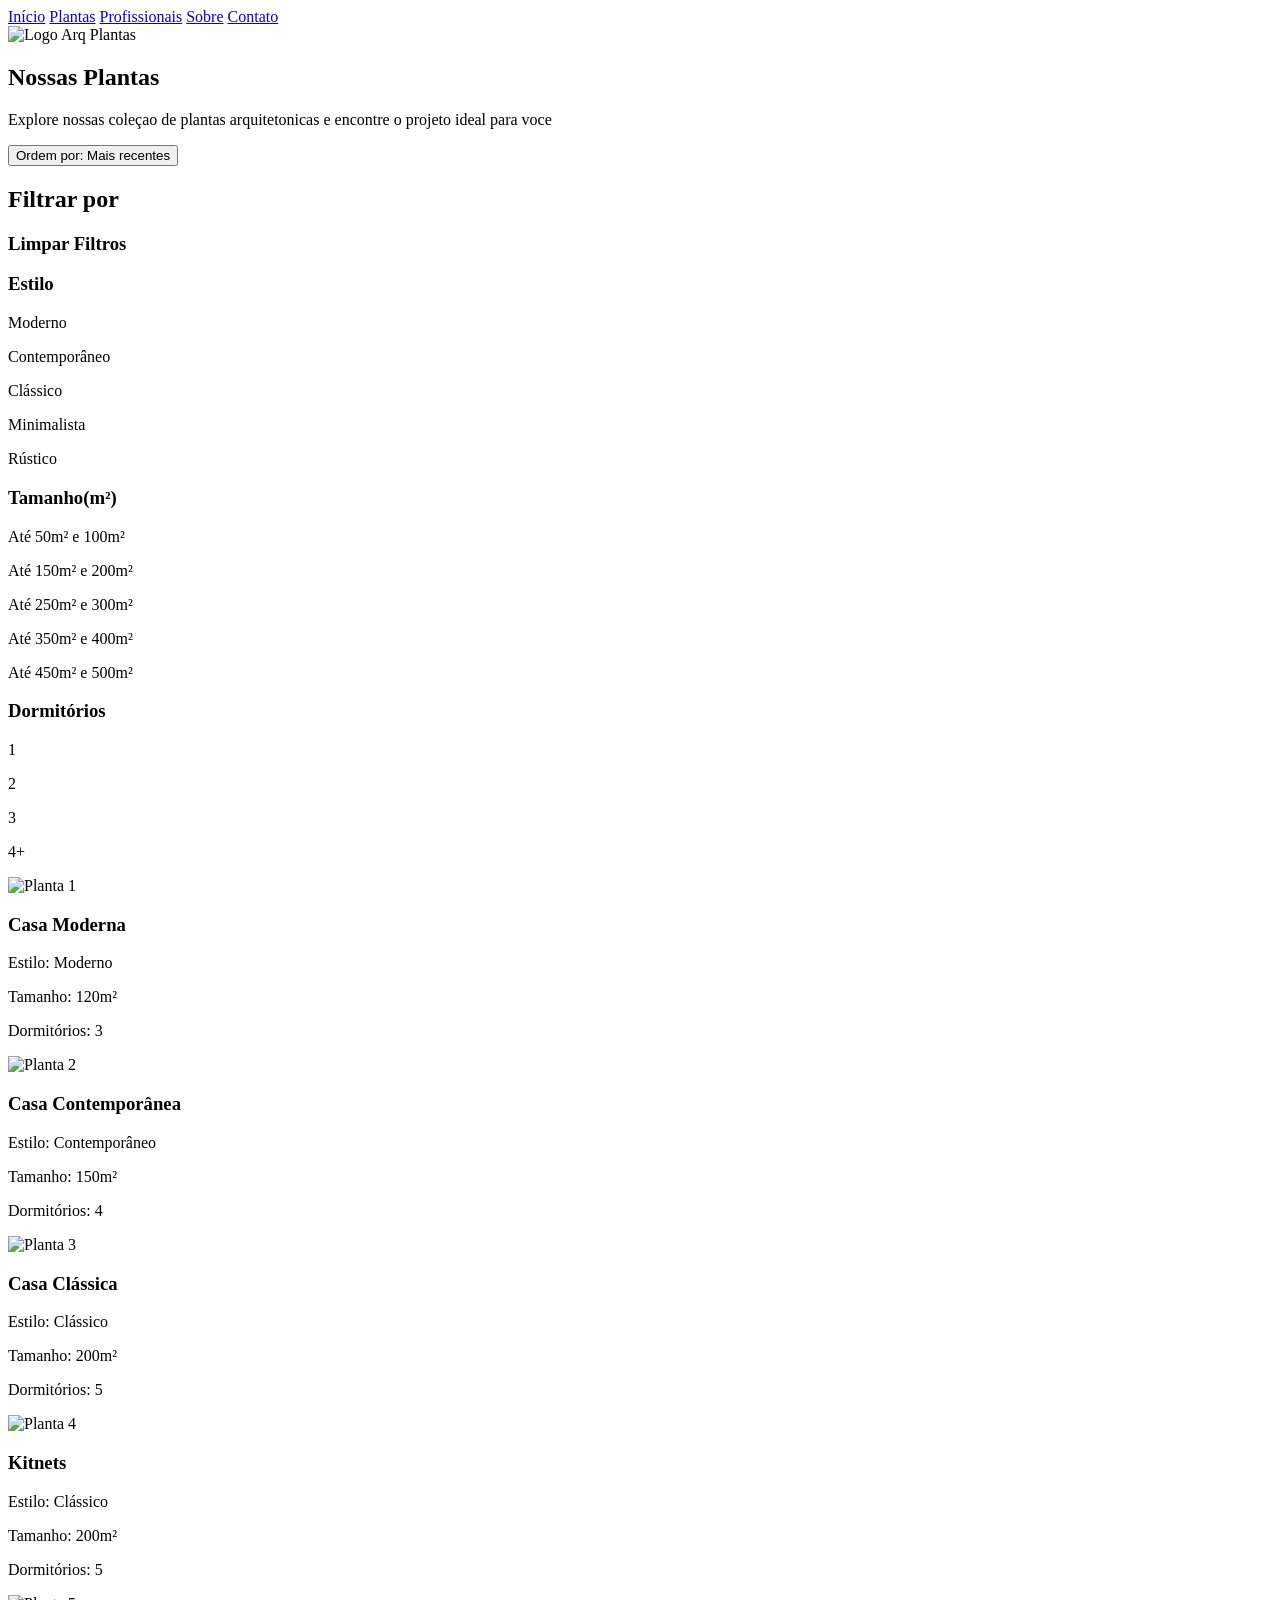
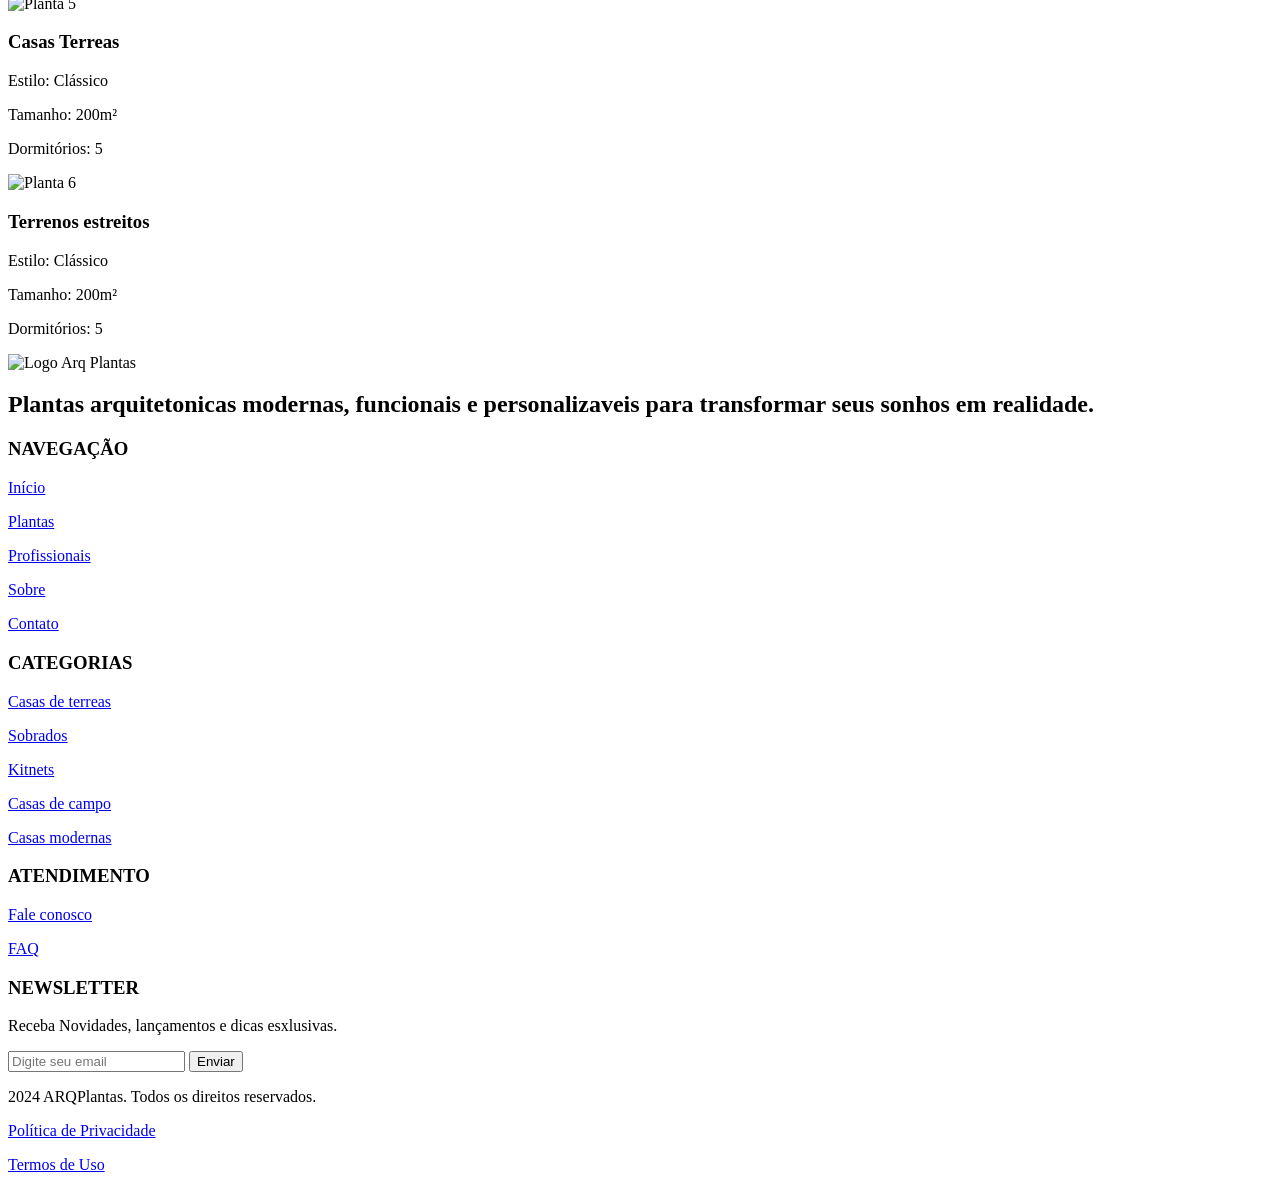
==== pages/Plantas.html @ 58ebd483 "Atualizaçao das paginas(IndexSobre,Plantas e profissionias, e a criaçao de algumas paginas" ====
<!DOCTYPE html>
<html lang="pt-br">

<head>
    <meta charset="UTF-8">
    <meta name="viewport" content="width=device-width, initial-scale=1.0">
    <link rel="stylesheet" href="./css/Plantas.css">
    <title>Plantas</title>
    
</head>

<body>
    <!-- UI: HEADER / TOPO -->
    <header class="header">
        <nav class="menu">
            <a href="./pages/IndexSobre.html">Início</a>
            <a href="./pages/Plantas.html">Plantas</a>
            <a href="./pages/Profissionais.html">Profissionais</a>
            <a href="./pages/IndexSobre.html">Sobre</a>
            <a href="./pages/Contato.html">Contato</a>
        </nav>
    </header>
    <main>
        <section class="Plantas">
            <img src="./img/Logo.png" alt="Logo Arq Plantas">
            <h1>Nossas Plantas</h1>
            <p>Explore nossas coleçao de plantas arquitetonicas
                e encontre o projeto ideal para voce</p>

            <div class="ordem">
                <button class="btnOrdem">Ordem por: Mais recentes</button>
            </div>
            <div class="filtros-container">
                <h2>Filtrar por</h2>
                <h3>Limpar Filtros</h3>

                <div class="filtros">
                    <h3>Estilo</h3>
                    <p>Moderno</p>
                    <p>Contemporâneo</p>
                    <p>Clássico</p>
                    <p>Minimalista</p>
                    <p>Rústico</p>
                    <h3>Tamanho(m²)</h3>
                    <p>Até 50m² e 100m²</p>
                    <p>Até 150m² e 200m²</p>
                    <p>Até 250m² e 300m²</p>
                    <p>Até 350m² e 400m²</p>
                    <p>Até 450m² e 500m²</p>
                    <h3>Dormitórios</h3>
                    <p>1</p>
                    <p>2</p>
                    <p>3</p>
                    <p>4+</p>
                </div>
            </div>

            <div class="plantas-container">
                <div class="planta-card">
                    <img src="./img/Planta1.png" alt="Planta 1">
                    <h3>Casa Moderna</h3>
                    <p>Estilo: Moderno</p>
                    <p>Tamanho: 120m²</p>
                    <p>Dormitórios: 3</p>
                </div>

                <div class="planta-card">
                    <img src="./img/Planta2.png" alt="Planta 2">
                    <h3>Casa Contemporânea</h3>
                    <p>Estilo: Contemporâneo</p>
                    <p>Tamanho: 150m²</p>
                    <p>Dormitórios: 4</p>
                </div>

                <div class="planta-card">
                    <img src="./img/Planta3.png" alt="Planta 3">
                    <h3>Casa Clássica</h3>
                    <p>Estilo: Clássico</p>
                    <p>Tamanho: 200m²</p>
                    <p>Dormitórios: 5</p>
                </div>

                <div class="planta-card">
                    <img src="./img/Planta4.png" alt="Planta 4">
                    <h3>Kitnets</h3>
                    <p>Estilo: Clássico</p>
                    <p>Tamanho: 200m²</p>
                    <p>Dormitórios: 5</p>
                </div>

                <div class="planta-card">
                    <img src="./img/Planta5.png" alt="Planta 5">
                    <h3>Casas Terreas</h3>
                    <p>Estilo: Clássico</p>
                    <p>Tamanho: 200m²</p>
                    <p>Dormitórios: 5</p>
                </div>

                <div class="planta-card">
                    <img src="./img/Planta6.png" alt="Planta 6">
                    <h3>Terrenos estreitos</h3>
                    <p>Estilo: Clássico</p>
                    <p>Tamanho: 200m²</p>
                    <p>Dormitórios: 5</p>
                </div>
            </div>
        </section>
        <footer>
            <img src="./img/RodapeImg.png" alt="Logo Arq Plantas">
            <h2>Plantas arquitetonicas modernas, funcionais e personalizaveis
                para transformar seus sonhos
                em realidade.</h2>

            <h3>NAVEGAÇÃO</h3>
            <p><a href="./pages/IndexSobre.html">Início</a></p>
            <p><a href="./pages/Plantas.html">Plantas</a></p>
            <p><a href="./pages/Profissionais.html">Profissionais</a></p>
            <p><a href="./pages/IndexSobre.html">Sobre</a></p>
            <p><a href="./pages/Contato.html">Contato</a></p>

            <h3>CATEGORIAS</h3>
            <p><a href="./pages/Casasterreas.html">Casas de terreas</a></p>
            <p><a href="./pages/Sobrados.html">Sobrados</a></p>
            <p><a href="./pages/Kitnets.html">Kitnets</a></p>
            <p><a href="./pages/Casascampo.html">Casas de campo</a></p>
            <p><a href="./pages/CasasModernas.html">Casas modernas</a></p>
            <h3>ATENDIMENTO</h3>
            <p><a href="./pages/Contato.html">Fale conosco</a></p>
            <p><a href="./pages/FAQ.html">FAQ</a></p>
            <h3>NEWSLETTER</h3>
            <p> Receba Novidades, lançamentos e dicas esxlusivas.</p>

            <div class="Newsletter">
                <input type="email" placeholder="Digite seu email">
                <button class="btnEnviar">Enviar</button>
            </div>


            <p> 2024 ARQPlantas. Todos os direitos reservados.</p>
            <p><a href="./pages/PoliticaPrivacidade.html">Política de Privacidade</a></p>
            <p><a href="./pages/TermosUso.html">Termos de Uso</a></p>
        </footer>
    </main>
</body>

</html>
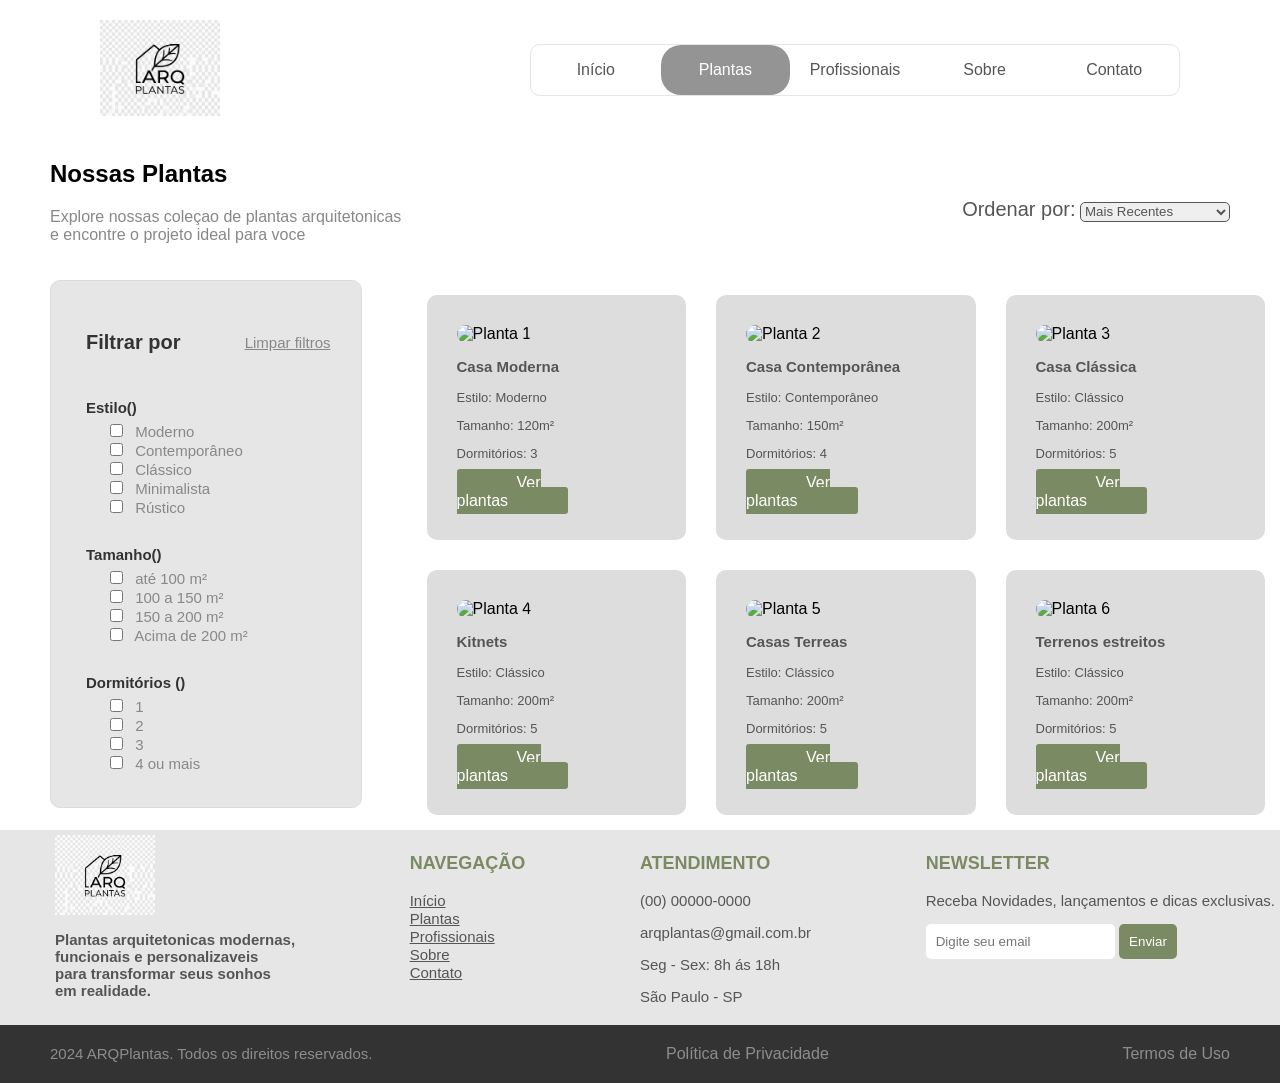
==== commit 98f61a35: "atualizaçoes no Css" ====
--- a/pages/Plantas.html
+++ b/pages/Plantas.html
@@ -4,7 +4,7 @@
 <head>
     <meta charset="UTF-8">
     <meta name="viewport" content="width=device-width, initial-scale=1.0">
-    <link rel="stylesheet" href="./css/Plantas.css">
+    <link rel="stylesheet" href="../css/Plantas.css">
     <title>Plantas</title>
     
 </head>
@@ -12,133 +12,182 @@
 <body>
     <!-- UI: HEADER / TOPO -->
     <header class="header">
+        <div class="logo">
+            <img src="../img/Logo.png" alt="Logo Arq Plantas">
+        </div>
         <nav class="menu">
-            <a href="./pages/IndexSobre.html">Início</a>
-            <a href="./pages/Plantas.html">Plantas</a>
-            <a href="./pages/Profissionais.html">Profissionais</a>
-            <a href="./pages/IndexSobre.html">Sobre</a>
+            <a href="../Index.html">Início</a>
+            <a href="../pages/Plantas.html" class="ativo">Plantas</a>
+            <a href="../pages/Profissionais.html">Profissionais</a>
+            <a href="../Index.html">Sobre</a>
             <a href="./pages/Contato.html">Contato</a>
         </nav>
     </header>
     <main>
-        <section class="Plantas">
-            <img src="./img/Logo.png" alt="Logo Arq Plantas">
-            <h1>Nossas Plantas</h1>
-            <p>Explore nossas coleçao de plantas arquitetonicas
-                e encontre o projeto ideal para voce</p>
+        <section>
+            <div class="titulo-plantas">
+                <div class="texto">
+                    <h1>Nossas Plantas</h1>
+                    <p>Explore nossas coleçao de plantas arquitetonicas <br>
+                        e encontre o projeto ideal para voce</p>
+                </div>
+                <div class="ordenar">
+                    <label for="filtros"> Ordenar por:</label>
 
-            <div class="ordem">
-                <button class="btnOrdem">Ordem por: Mais recentes</button>
-            </div>
-            <div class="filtros-container">
-                <h2>Filtrar por</h2>
-                <h3>Limpar Filtros</h3>
-
-                <div class="filtros">
-                    <h3>Estilo</h3>
-                    <p>Moderno</p>
-                    <p>Contemporâneo</p>
-                    <p>Clássico</p>
-                    <p>Minimalista</p>
-                    <p>Rústico</p>
-                    <h3>Tamanho(m²)</h3>
-                    <p>Até 50m² e 100m²</p>
-                    <p>Até 150m² e 200m²</p>
-                    <p>Até 250m² e 300m²</p>
-                    <p>Até 350m² e 400m²</p>
-                    <p>Até 450m² e 500m²</p>
-                    <h3>Dormitórios</h3>
-                    <p>1</p>
-                    <p>2</p>
-                    <p>3</p>
-                    <p>4+</p>
+                    <select id="filtros">
+                        <option> Mais Recentes</option>
+                        <option> Menor Preço</option>
+                        <option> Maior Preço</option>
+                    </select>
                 </div>
             </div>
 
-            <div class="plantas-container">
-                <div class="planta-card">
-                    <img src="./img/Planta1.png" alt="Planta 1">
-                    <h3>Casa Moderna</h3>
-                    <p>Estilo: Moderno</p>
-                    <p>Tamanho: 120m²</p>
-                    <p>Dormitórios: 3</p>
+            <div class="plantas">
+                <div class="filtro">
+                    <div class="filtro-topo">
+                        <h3>Filtrar por</h3>
+                        <a href="#">Limpar filtros</a>
+                    </div>
+
+                    <div class="grupo">
+                        <h4>Estilo()</h4>
+
+                        <label><input type="checkbox"> Moderno</label>
+                        <label><input type="checkbox"> Contemporâneo</label>
+                        <label><input type="checkbox"> Clássico</label>
+                        <label><input type="checkbox"> Minimalista</label>
+                        <label><input type="checkbox"> Rústico</label>
+                    </div>
+
+                    <div class="grupo">
+                        <h4>Tamanho()</h4>
+
+                        <label><input type="checkbox"> até 100 m²</label>
+                        <label><input type="checkbox"> 100 a 150 m²</label>
+                        <label><input type="checkbox"> 150 a 200 m²</label>
+                        <label><input type="checkbox"> Acima de 200 m²</label>
+                    </div>
+
+                    <div class="grupo">
+                        <h4>Dormitórios ()</h4>
+
+                        <label><input type="checkbox"> 1</label>
+                        <label><input type="checkbox"> 2</label>
+                        <label><input type="checkbox"> 3</label>
+                        <label><input type="checkbox"> 4 ou mais</label>
+                    </div>
                 </div>
 
-                <div class="planta-card">
-                    <img src="./img/Planta2.png" alt="Planta 2">
-                    <h3>Casa Contemporânea</h3>
-                    <p>Estilo: Contemporâneo</p>
-                    <p>Tamanho: 150m²</p>
-                    <p>Dormitórios: 4</p>
-                </div>
+                <div class="plantas-container">
+                    <div class="planta-card">
+                        <img src="./img/Planta1.png" alt="Planta 1">
+                        <h3>Casa Moderna</h3>
+                        <p>Estilo: Moderno</p>
+                        <p>Tamanho: 120m²</p>
+                        <p>Dormitórios: 3</p>
+                        <a href="../pages/DetalhesPlantas.html">
+                            Ver plantas
+                        </a>
+                    </div>
 
-                <div class="planta-card">
-                    <img src="./img/Planta3.png" alt="Planta 3">
-                    <h3>Casa Clássica</h3>
-                    <p>Estilo: Clássico</p>
-                    <p>Tamanho: 200m²</p>
-                    <p>Dormitórios: 5</p>
-                </div>
+                    <div class="planta-card">
+                        <img src="./img/Planta2.png" alt="Planta 2">
+                        <h3>Casa Contemporânea</h3>
+                        <p>Estilo: Contemporâneo</p>
+                        <p>Tamanho: 150m²</p>
+                        <p>Dormitórios: 4</p>
+                        <a href="../pages/DetalhesPlantas.html">
+                            Ver plantas
+                        </a>
+                    </div>
 
-                <div class="planta-card">
-                    <img src="./img/Planta4.png" alt="Planta 4">
-                    <h3>Kitnets</h3>
-                    <p>Estilo: Clássico</p>
-                    <p>Tamanho: 200m²</p>
-                    <p>Dormitórios: 5</p>
-                </div>
+                    <div class="planta-card">
+                        <img src="./img/Planta3.png" alt="Planta 3">
+                        <h3>Casa Clássica</h3>
+                        <p>Estilo: Clássico</p>
+                        <p>Tamanho: 200m²</p>
+                        <p>Dormitórios: 5</p>
+                        <a href="../pages/DetalhesPlantas.html">
+                            Ver plantas
+                        </a>
+                    </div>
 
-                <div class="planta-card">
-                    <img src="./img/Planta5.png" alt="Planta 5">
-                    <h3>Casas Terreas</h3>
-                    <p>Estilo: Clássico</p>
-                    <p>Tamanho: 200m²</p>
-                    <p>Dormitórios: 5</p>
-                </div>
+                    <div class="planta-card">
+                        <img src="./img/Planta4.png" alt="Planta 4">
+                        <h3>Kitnets</h3>
+                        <p>Estilo: Clássico</p>
+                        <p>Tamanho: 200m²</p>
+                        <p>Dormitórios: 5</p>
+                        <a href="../pages/DetalhesPlantas.html">
+                            Ver plantas
+                        </a>
+                    </div>
 
-                <div class="planta-card">
-                    <img src="./img/Planta6.png" alt="Planta 6">
-                    <h3>Terrenos estreitos</h3>
-                    <p>Estilo: Clássico</p>
-                    <p>Tamanho: 200m²</p>
-                    <p>Dormitórios: 5</p>
+                    <div class="planta-card">
+                        <img src="./img/Planta5.png" alt="Planta 5">
+                        <h3>Casas Terreas</h3>
+                        <p>Estilo: Clássico</p>
+                        <p>Tamanho: 200m²</p>
+                        <p>Dormitórios: 5</p>
+                        <a href="../pages/DetalhesPlantas.html">
+                            Ver plantas
+                        </a>
+                    </div>
+
+                    <div class="planta-card">
+                        <img src="./img/Planta6.png" alt="Planta 6">
+                        <h3>Terrenos estreitos</h3>
+                        <p>Estilo: Clássico</p>
+                        <p>Tamanho:  200m²</p>
+                        <p>Dormitórios: 5</p>
+                        <a href="../pages/DetalhesPlantas.html">
+                            Ver plantas
+                        </a>
+                    </div>
                 </div>
             </div>
         </section>
         <footer>
-            <img src="./img/RodapeImg.png" alt="Logo Arq Plantas">
-            <h2>Plantas arquitetonicas modernas, funcionais e personalizaveis
-                para transformar seus sonhos
-                em realidade.</h2>
+            <div class="Rodape">
+                <div>
+                    <img src="../img/Logo.png" alt="">
+                    <h2>Plantas arquitetonicas modernas, <br>
+                        funcionais e personalizaveis <br>
+                        para transformar seus sonhos <br>
+                        em realidade.</h2>
+                </div>
+           
+                <div class="inf">
+                    <h3>NAVEGAÇÃO</h3>
+                        <a href="../Index.html">Início</a><br>
+                        <a href="../pages/Plantas.html">Plantas</a><br>
+                        <a href="../pages/Profissionais.html">Profissionais</a><br>
+                        <a href="../Index.html">Sobre</a><br>
+                        <a href="../pages/Contato.html">Contato</a>
+                </div>
 
-            <h3>NAVEGAÇÃO</h3>
-            <p><a href="./pages/IndexSobre.html">Início</a></p>
-            <p><a href="./pages/Plantas.html">Plantas</a></p>
-            <p><a href="./pages/Profissionais.html">Profissionais</a></p>
-            <p><a href="./pages/IndexSobre.html">Sobre</a></p>
-            <p><a href="./pages/Contato.html">Contato</a></p>
+                <div class="inf">
+                    <h3>ATENDIMENTO</h3>
+                        <p> (00) 00000-0000 </p>
+                        <p> arqplantas@gmail.com.br</p>
+                        <p> Seg - Sex: 8h ás 18h</p>
+                        <p> São Paulo - SP</p>
+                </div>
 
-            <h3>CATEGORIAS</h3>
-            <p><a href="./pages/Casasterreas.html">Casas de terreas</a></p>
-            <p><a href="./pages/Sobrados.html">Sobrados</a></p>
-            <p><a href="./pages/Kitnets.html">Kitnets</a></p>
-            <p><a href="./pages/Casascampo.html">Casas de campo</a></p>
-            <p><a href="./pages/CasasModernas.html">Casas modernas</a></p>
-            <h3>ATENDIMENTO</h3>
-            <p><a href="./pages/Contato.html">Fale conosco</a></p>
-            <p><a href="./pages/FAQ.html">FAQ</a></p>
-            <h3>NEWSLETTER</h3>
-            <p> Receba Novidades, lançamentos e dicas esxlusivas.</p>
+                <div class="inf">
+                    <h3>NEWSLETTER</h3>
+                        <p> Receba Novidades, lançamentos e dicas exclusivas.</p>
 
-            <div class="Newsletter">
-                <input type="email" placeholder="Digite seu email">
-                <button class="btnEnviar">Enviar</button>
+                    <input type="email" placeholder="Digite seu email">
+                    <button class="btnEnviar">Enviar</button>
+                </div>
             </div>
 
-
-            <p> 2024 ARQPlantas. Todos os direitos reservados.</p>
-            <p><a href="./pages/PoliticaPrivacidade.html">Política de Privacidade</a></p>
-            <p><a href="./pages/TermosUso.html">Termos de Uso</a></p>
+            <div class="RodapeFim">
+                <p> 2024 ARQPlantas. Todos os direitos reservados.</p>
+                <a href="./pages/PoliticaPrivacidade.html">Política de Privacidade</a>
+                <a href="./pages/TermosUso.html">Termos de Uso</a>
+            </div>  
         </footer>
     </main>
 </body>
--- a/css/Plantas.css
+++ b/css/Plantas.css
@@ -0,0 +1,277 @@
+/* ======= GERAL ======= */
+body {
+    font-family: Arial, Helvetica, sans-serif;
+    margin: 0;
+}
+
+/* ======= CABEÇALHO ======= */
+header {
+    background: #ffffff;
+    padding: 20px 100px;
+    display: flex;
+    justify-content: space-between;
+    align-items: center;
+}
+
+.logo img {
+    width: 120px;
+    height: auto;
+}
+
+/* ======= MENU ======= */
+.menu {
+    display: flex;
+    width: 60%;
+    height: 50px;
+    background: #fff;
+    border: 1px solid #e5e5e5;
+    border-radius: 10px;
+}
+
+.menu a {
+    flex: 1;
+    text-align: center;
+    line-height: 50px;
+    border-radius: 20px;
+    text-decoration: none;
+    color: #555;
+}
+
+.menu a.ativo {
+    background: #949494;
+    color: white;
+}
+
+/* ======= CONTEUDO ======= */
+
+/* ======= TextoInicial ======= */
+.titulo-plantas {
+    display: flex;
+    justify-content: space-between;
+    align-items: center;
+    margin-left: 50px;
+}
+
+.texto {
+    margin-bottom: 20px;
+}
+
+.texto h1 {
+    color: #000000;
+}
+
+.texto p {
+    color: #888;
+}
+
+/* ======= SELETOR ======= */
+
+.ordenar {
+    margin-right: 50px;
+}
+.ordenar label {
+    color: #555;
+    font-size: 20px;
+}
+
+.ordenar select {
+    width: 150px;
+    height: 20px;
+    border-radius: 5px;
+    border-color: #555;
+    color: #555;
+}
+
+/* ======= FILTROS ======= */
+
+.plantas {
+    display: flex;
+    gap: 30px;
+    align-items: flex-start;
+}
+
+.filtro{
+    width: 250px;
+    background: #e6e6e6;
+    border: 1px solid #ddd;
+    border-radius: 10px;
+    padding: 30px;
+    margin-right: 20px;
+    margin-left: 50px;
+    margin-bottom: 20px;
+    font-family: Arial, sans-serif;
+}
+
+.filtro-topo{
+    display: flex;
+    justify-content: space-between;
+    align-items: center;
+    margin-left: 5px;
+}
+
+.filtro-topo h3{
+    font-size: 20px;
+    font-weight: bold;
+    color: #333333;
+}
+
+.filtro-topo a{
+    color: #888;
+    font-size: 15px;
+    text-decoration: underline;
+}
+
+.grupo{
+    padding: 5px;
+}
+
+.grupo h4{
+    font-size: 15px;
+    font-weight: bold;
+    margin-bottom: 5px;
+    color: #333333;
+}
+
+.grupo label{
+    display: block;
+    color: #888;
+    margin-left: 20px;  
+    font-size: 15px;
+    cursor: pointer;
+}
+
+.grupo input{
+    margin-right: 8px;
+}
+
+/* ======= CARDS DAS PLANTAS ======= */
+
+.plantas-container {
+    display: grid;
+    border-radius: 20px;
+    grid-template-columns: repeat(3, 1fr);
+}
+
+
+.planta-card img{
+    width: 100%;
+    height: auto;
+    border-radius: 10px;
+}
+
+.planta-card {
+    background-color: #dddddd;
+    border-radius: 10px;
+    padding: 30px;
+    margin: 15px;
+}
+
+.planta-card h3 {
+    color: #555;
+    font-size: 15px;
+}
+
+.planta-card p {
+    color: #555;
+    font-size: 13px;
+}
+
+.planta-card a {
+    background-color: #7a8b63;
+    border-radius: 3px;
+    border-color: #dddddd;
+    text-decoration: none;
+    color: #fff;
+    padding: 5px 60px;
+}
+
+.planta-card a:hover {
+    color: #7a8b63;
+    background-color: #fff;
+    border-color: #dddddd;
+    border-width: 0;
+}
+
+/* ======= RODAPE ======= */
+
+.Rodape {
+    background-color: #e6e6e6;
+    padding: 5px 5px;
+    display: flex;
+    justify-content: space-between;
+}
+
+.Rodape img {
+    width: 100px;
+    height: 80px;
+    margin-left: 50px;
+}
+
+.Rodape h2 {
+    color: #555;
+    font-size: 15px;
+    margin-left: 50px;
+}
+
+.inf h3 {
+    color: #7a8b63;
+    font-size: 18px;
+}
+.inf p {
+    color: #555;
+    font-size: 15px;
+}
+.inf a {
+    color: #555;
+    font-size: 15px;
+}
+
+.inf input {
+    background-color: #fff;
+    border-radius: 5px;
+    border-color: #e6e6e6;
+    border-width: 0;
+    padding: 10px 10px;
+}
+
+.inf button {
+    background-color: #7a8b63;
+    border-color: #7a8b63;
+    padding: 10px 10px;
+    border-radius: 5px;
+    border-width: 0;
+    color: #fff;
+}
+
+.inf button:hover {
+    color: #7a8b63; 
+    background-color: #c9c9c9;
+}
+
+.RodapeFim {
+    background-color: #333333;
+    display: flex;
+    justify-content: space-between;
+    align-items: center;
+    padding: 20px 50px;
+}
+
+.RodapeFim p {
+    color: #8d8d8d;
+    font-size: 15px;
+    margin: 0;
+}
+
+.RodapeFim {
+    display: flex;
+    gap: 5px;
+}
+
+.RodapeFim a {
+    color: #8d8d8d;
+    text-decoration: none;
+}
+
+.RodapeFim a:hover {
+    color: white;
+}
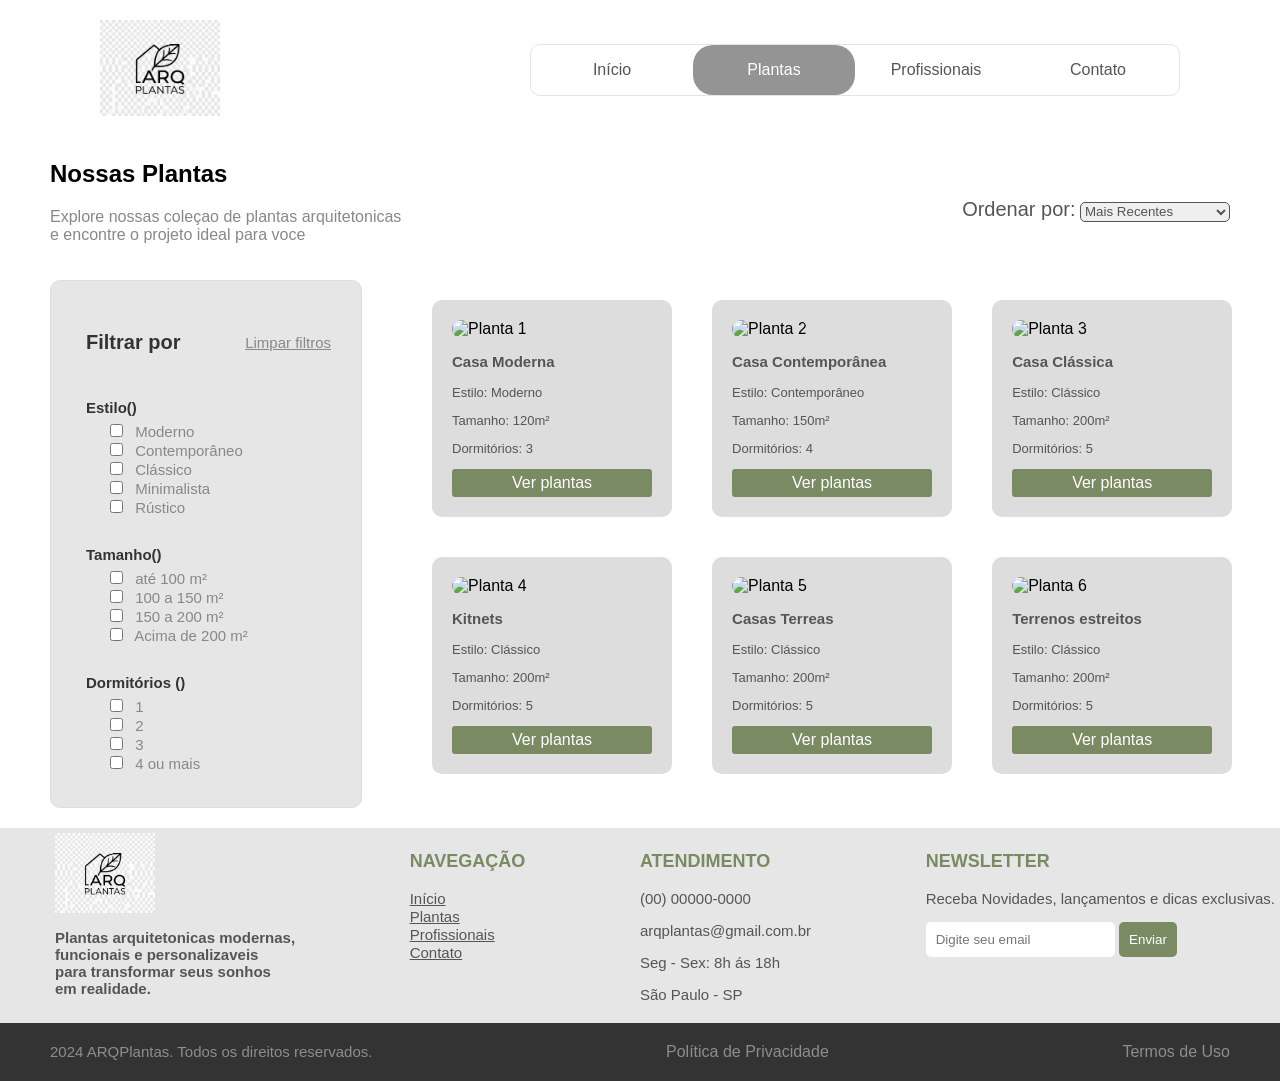
==== commit b5d02b13: "Atualizaçoes recentes sorbre a Tela Profisionais(Profissionais.html)" ====
--- a/pages/Plantas.html
+++ b/pages/Plantas.html
@@ -19,7 +19,6 @@
             <a href="../Index.html">Início</a>
             <a href="../pages/Plantas.html" class="ativo">Plantas</a>
             <a href="../pages/Profissionais.html">Profissionais</a>
-            <a href="../Index.html">Sobre</a>
             <a href="./pages/Contato.html">Contato</a>
         </nav>
     </header>
@@ -80,7 +79,7 @@
 
                 <div class="plantas-container">
                     <div class="planta-card">
-                        <img src="./img/Planta1.png" alt="Planta 1">
+                        <img src="../img/CasaModerna.jpg" alt="Planta 1">
                         <h3>Casa Moderna</h3>
                         <p>Estilo: Moderno</p>
                         <p>Tamanho: 120m²</p>
@@ -91,7 +90,7 @@
                     </div>
 
                     <div class="planta-card">
-                        <img src="./img/Planta2.png" alt="Planta 2">
+                        <img src="../img/CasaContemporanea.jpg" alt="Planta 2">
                         <h3>Casa Contemporânea</h3>
                         <p>Estilo: Contemporâneo</p>
                         <p>Tamanho: 150m²</p>
@@ -102,7 +101,7 @@
                     </div>
 
                     <div class="planta-card">
-                        <img src="./img/Planta3.png" alt="Planta 3">
+                        <img src="../img/CasaClassica.jpg" alt="Planta 3">
                         <h3>Casa Clássica</h3>
                         <p>Estilo: Clássico</p>
                         <p>Tamanho: 200m²</p>
@@ -162,7 +161,6 @@
                         <a href="../Index.html">Início</a><br>
                         <a href="../pages/Plantas.html">Plantas</a><br>
                         <a href="../pages/Profissionais.html">Profissionais</a><br>
-                        <a href="../Index.html">Sobre</a><br>
                         <a href="../pages/Contato.html">Contato</a>
                 </div>
 
--- a/css/Plantas.css
+++ b/css/Plantas.css
@@ -155,6 +155,7 @@
 
 .planta-card img{
     width: 100%;
+    max-width: 200px;
     height: auto;
     border-radius: 10px;
 }
@@ -162,8 +163,8 @@
 .planta-card {
     background-color: #dddddd;
     border-radius: 10px;
-    padding: 30px;
-    margin: 15px;
+    padding: 20px;
+    margin: 20px;
 }
 
 .planta-card h3 {
@@ -182,6 +183,8 @@
     border-color: #dddddd;
     text-decoration: none;
     color: #fff;
+    display: flex;
+    justify-content: center;
     padding: 5px 60px;
 }
 
